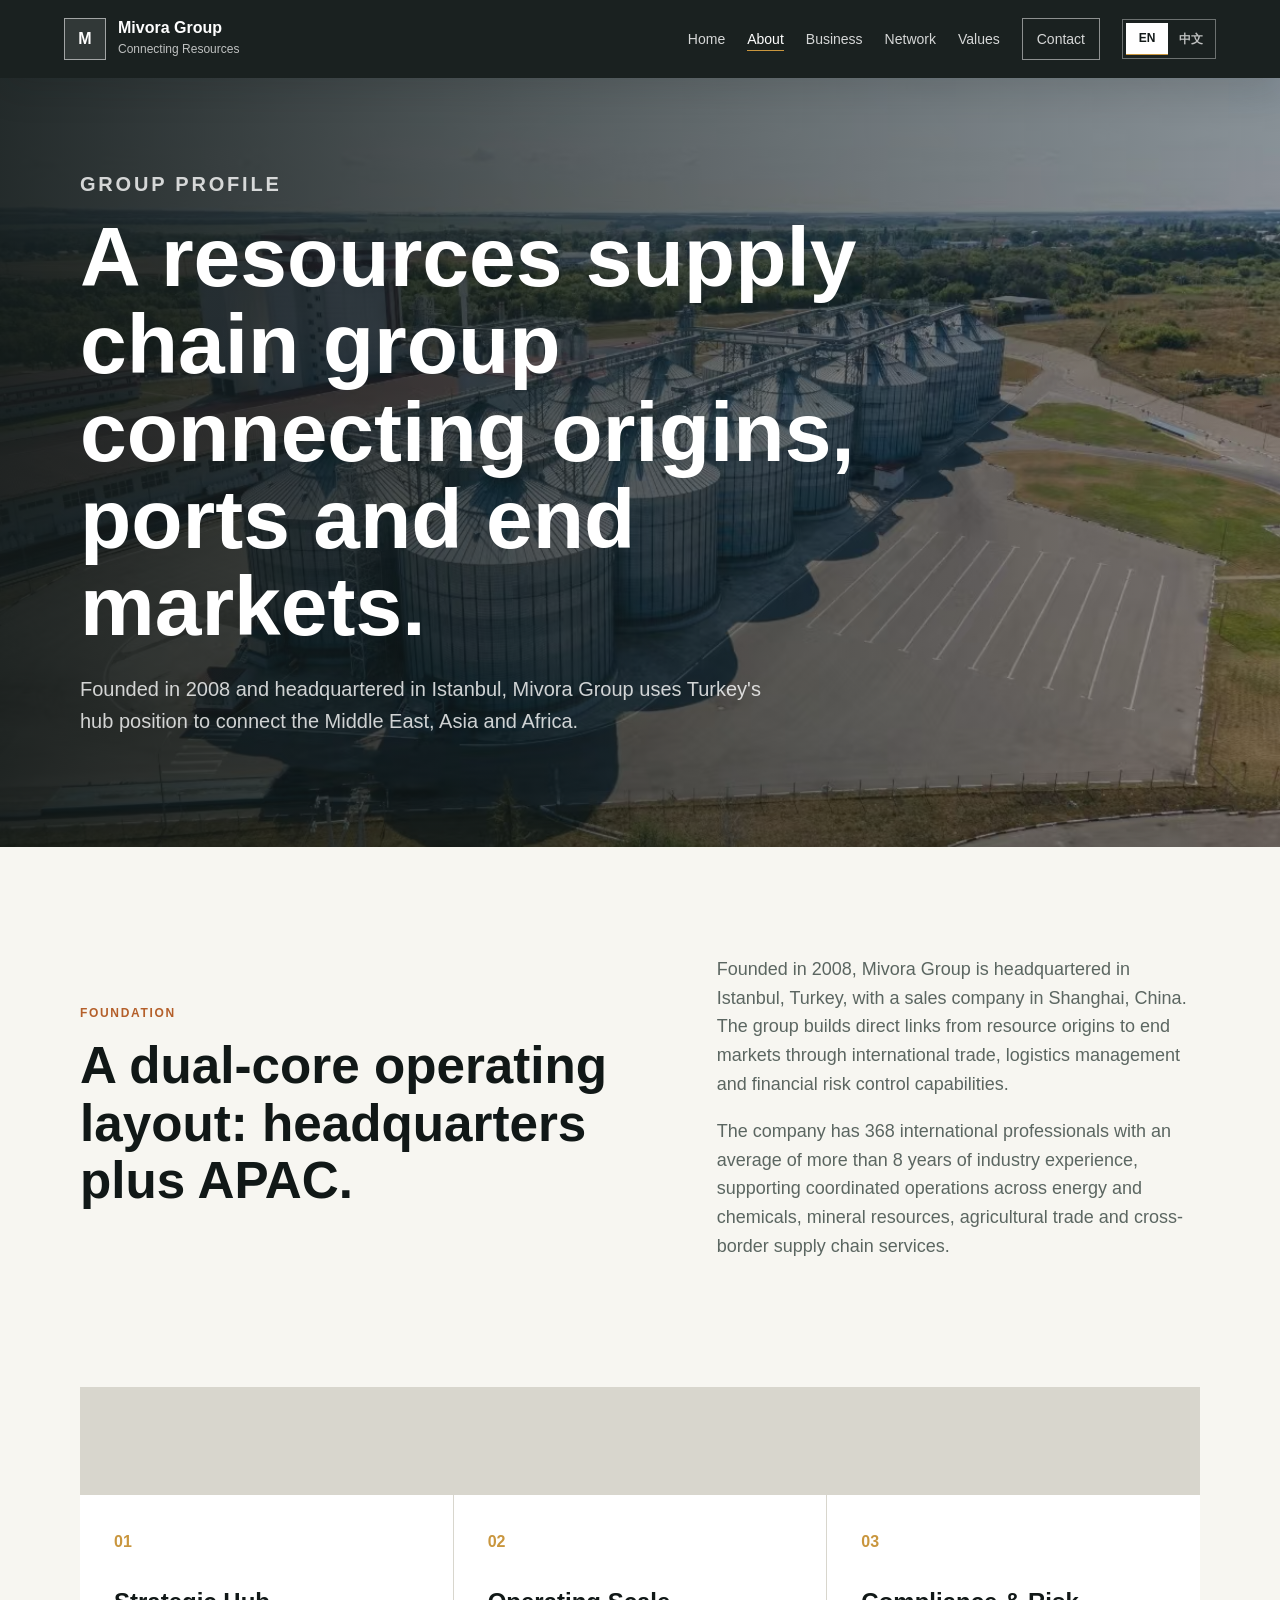
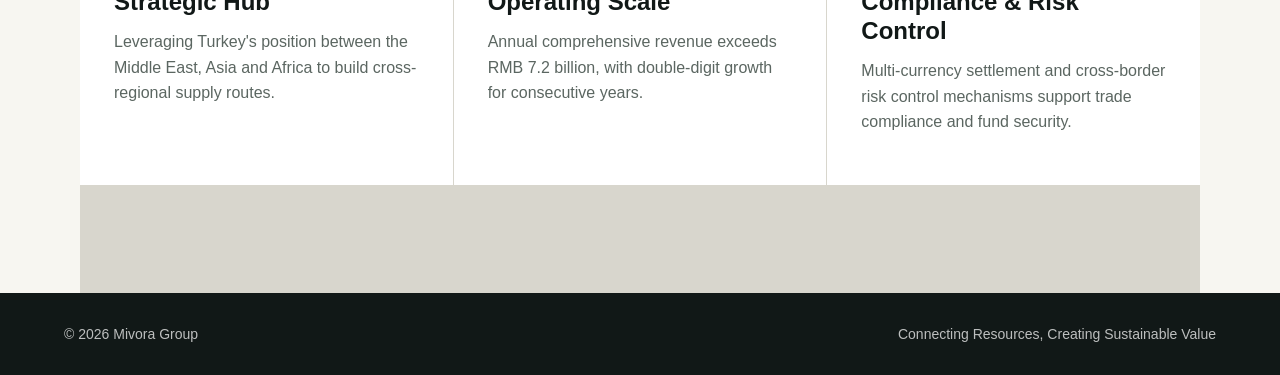
==== about.html @ 7f451865 "Initial Mivora Group website" ====
<!doctype html>
<html lang="en">
  <head>
    <meta charset="utf-8" />
    <meta name="viewport" content="width=device-width, initial-scale=1" />
    <title>About | Mivora Group</title>
    <meta name="description" content="Learn about Mivora Group's company profile, strategic position and operating capabilities." />
    <link rel="canonical" href="https://mivoragroup.com/about.html" />
    <meta property="og:url" content="https://mivoragroup.com/about.html" />
    <meta property="og:site_name" content="Mivora Group" />
    <meta property="og:title" content="About | Mivora Group" />
    <meta property="og:type" content="website" />
    <link rel="stylesheet" href="styles.css" />
  </head>
  <body>
    <header class="site-header solid">
      <a class="brand" href="index.html" aria-label="Mivora Group home">
        <span class="brand-mark">M</span>
        <span><strong>Mivora Group</strong><small>Connecting Resources</small></span>
      </a>
      <nav class="nav" aria-label="Primary navigation">
        <a href="index.html" data-en="Home" data-zh="首页">Home</a>
        <a class="active" href="about.html" data-en="About" data-zh="集团概况">About</a>
        <a href="business.html" data-en="Business" data-zh="核心业务">Business</a>
        <a href="network.html" data-en="Network" data-zh="全球网络">Network</a>
        <a href="sustainability.html" data-en="Values" data-zh="价值观">Values</a>
        <a class="nav-cta" href="contact.html" data-en="Contact" data-zh="联系">Contact</a>
        <span class="lang-toggle" aria-label="Language switcher">
          <button type="button" data-lang="en">EN</button>
          <button type="button" data-lang="zh">中文</button>
        </span>
      </nav>
    </header>

    <main class="page-main">
      <section class="page-hero">
        <img src="0072e773dcd537f4174b540e58778312.jpg" alt="Industrial storage tanks and logistics facilities" />
        <div>
          <p class="eyebrow">GROUP PROFILE</p>
          <h1 data-en="A resources supply chain group connecting origins, ports and end markets." data-zh="连接产地、港口与终端市场的资源供应链集团。">A resources supply chain group connecting origins, ports and end markets.</h1>
          <p>
            Founded in 2008 and headquartered in Istanbul, Mivora Group uses Turkey's hub position to connect the Middle East, Asia and Africa.
          </p>
        </div>
      </section>

      <section class="section two-column">
        <div>
          <p class="eyebrow">FOUNDATION</p>
          <h2 data-en="A dual-core operating layout: headquarters plus APAC." data-zh="“总部 + 亚太”的双核运营布局。">A dual-core operating layout: headquarters plus APAC.</h2>
        </div>
        <div class="prose">
          <p data-en="Founded in 2008, Mivora Group is headquartered in Istanbul, Turkey, with a sales company in Shanghai, China. The group builds direct links from resource origins to end markets through international trade, logistics management and financial risk control capabilities." data-zh="Mivora Group 成立于 2008 年，总部位于土耳其伊斯坦布尔，并在中国上海设立销售公司。集团围绕国际贸易、物流管理、金融风控等能力，形成从资源产地到终端市场的直接连接。">
            Founded in 2008, Mivora Group is headquartered in Istanbul, Turkey, with a sales company in Shanghai, China. The group builds direct links from resource origins to end markets through international trade, logistics management and financial risk control capabilities.
          </p>
          <p data-en="The company has 368 international professionals with an average of more than 8 years of industry experience, supporting coordinated operations across energy and chemicals, mineral resources, agricultural trade and cross-border supply chain services." data-zh="公司拥有 368 名国际化专业团队成员，平均行业经验超过 8 年，支持能源化工、矿产资源、农业贸易和跨境供应链服务的协同运营。">
            The company has 368 international professionals with an average of more than 8 years of industry experience, supporting coordinated operations across energy and chemicals, mineral resources, agricultural trade and cross-border supply chain services.
          </p>
        </div>
      </section>

      <section class="section fact-grid">
        <article><span>01</span><h3 data-en="Strategic Hub" data-zh="战略枢纽">Strategic Hub</h3><p data-en="Leveraging Turkey's position between the Middle East, Asia and Africa to build cross-regional supply routes." data-zh="依托土耳其连接中东、亚洲与非洲的区位优势，建立跨区域供应链通道。">Leveraging Turkey's position between the Middle East, Asia and Africa to build cross-regional supply routes.</p></article>
        <article><span>02</span><h3 data-en="Operating Scale" data-zh="运营规模">Operating Scale</h3><p data-en="Annual comprehensive revenue exceeds RMB 7.2 billion, with double-digit growth for consecutive years." data-zh="年综合营业收入超过 72 亿元人民币，业务增长率连续多年保持两位数增长。">Annual comprehensive revenue exceeds RMB 7.2 billion, with double-digit growth for consecutive years.</p></article>
        <article><span>03</span><h3 data-en="Compliance & Risk Control" data-zh="合规风控">Compliance & Risk Control</h3><p data-en="Multi-currency settlement and cross-border risk control mechanisms support trade compliance and fund security." data-zh="建立多币种结算体系与跨境风险控制机制，保障国际贸易合规与资金安全。">Multi-currency settlement and cross-border risk control mechanisms support trade compliance and fund security.</p></article>
      </section>
    </main>

    <footer class="site-footer">
      <span>© 2026 Mivora Group</span>
      <span>Connecting Resources, Creating Sustainable Value</span>
    </footer>
    <script src="lang.js"></script>
  </body>
</html>
---- styles.css ----
:root {
  --ink: #111817;
  --muted: #5b6661;
  --paper: #f7f6f1;
  --white: #ffffff;
  --line: #d8d6cd;
  --copper: #b45f2a;
  --green: #2f6f5e;
  --gold: #c9963e;
  --charcoal: #202826;
  --shadow: 0 22px 60px rgba(17, 24, 23, 0.16);
}

* {
  box-sizing: border-box;
}

html {
  scroll-behavior: smooth;
}

body {
  margin: 0;
  color: var(--ink);
  background: var(--paper);
  font-family: Inter, "Segoe UI", "PingFang SC", "Microsoft YaHei", Arial, sans-serif;
  line-height: 1.6;
}

img {
  display: block;
  max-width: 100%;
}

a {
  color: inherit;
  text-decoration: none;
}

.site-header {
  position: fixed;
  top: 0;
  left: 0;
  right: 0;
  z-index: 10;
  display: flex;
  align-items: center;
  justify-content: space-between;
  gap: 24px;
  padding: 18px clamp(20px, 5vw, 72px);
  color: var(--white);
  background: linear-gradient(180deg, rgba(17, 24, 23, 0.82), rgba(17, 24, 23, 0.2));
}

.site-header.solid {
  background: rgba(17, 24, 23, 0.96);
  box-shadow: 0 12px 36px rgba(17, 24, 23, 0.14);
}

.brand {
  display: flex;
  align-items: center;
  gap: 12px;
  min-width: 210px;
}

.brand-mark {
  display: grid;
  width: 42px;
  height: 42px;
  place-items: center;
  border: 1px solid rgba(255, 255, 255, 0.55);
  background: rgba(255, 255, 255, 0.1);
  font-weight: 800;
}

.brand strong,
.brand small {
  display: block;
}

.brand strong {
  font-size: 16px;
  line-height: 1.15;
}

.brand small {
  margin-top: 2px;
  color: rgba(255, 255, 255, 0.72);
  font-size: 12px;
}

.nav {
  display: flex;
  align-items: center;
  gap: 22px;
  color: rgba(255, 255, 255, 0.82);
  font-size: 14px;
}

.lang-toggle {
  display: inline-flex;
  align-items: center;
  gap: 2px;
  padding: 3px;
  border: 1px solid rgba(255, 255, 255, 0.36);
}

.lang-toggle button {
  min-width: 42px;
  padding: 6px 9px;
  color: rgba(255, 255, 255, 0.72);
  background: transparent;
  border: 0;
  font: inherit;
  font-size: 12px;
  font-weight: 800;
  cursor: pointer;
}

.lang-toggle button.active {
  color: var(--ink);
  background: var(--white);
}

.nav a:hover,
.nav .active {
  color: var(--white);
}

.nav .active {
  border-bottom: 1px solid var(--gold);
}

.nav-cta {
  padding: 9px 14px;
  border: 1px solid rgba(255, 255, 255, 0.5);
}

.nav-cta.active {
  border-color: var(--gold);
}

.hero {
  position: relative;
  min-height: 760px;
  display: grid;
  align-items: end;
  overflow: hidden;
  color: var(--white);
}

.hero-image,
.hero-overlay {
  position: absolute;
  inset: 0;
  width: 100%;
  height: 100%;
}

.hero-image {
  object-fit: cover;
}

.hero-overlay {
  background:
    linear-gradient(90deg, rgba(17, 24, 23, 0.88), rgba(17, 24, 23, 0.46), rgba(17, 24, 23, 0.16)),
    linear-gradient(0deg, rgba(17, 24, 23, 0.82), rgba(17, 24, 23, 0.02));
}

.hero-content {
  position: relative;
  width: min(940px, calc(100% - 40px));
  padding: 160px 0 92px;
  margin: 0 auto;
}

.eyebrow {
  margin: 0 0 14px;
  color: var(--copper);
  font-size: 12px;
  font-weight: 800;
  letter-spacing: 0.14em;
  text-transform: uppercase;
}

.hero .eyebrow {
  color: #f0b15e;
}

h1,
h2,
h3,
p {
  margin-top: 0;
}

h1 {
  max-width: 880px;
  margin-bottom: 22px;
  font-size: clamp(46px, 7vw, 84px);
  line-height: 1.04;
  letter-spacing: 0;
}

h2 {
  margin-bottom: 20px;
  font-size: clamp(32px, 4vw, 54px);
  line-height: 1.12;
  letter-spacing: 0;
}

h3 {
  margin-bottom: 12px;
  font-size: 24px;
  line-height: 1.2;
}

.hero-subtitle {
  max-width: 660px;
  margin-bottom: 34px;
  color: rgba(255, 255, 255, 0.82);
  font-size: 22px;
}

.hero-actions,
.button {
  display: flex;
  align-items: center;
}

.hero-actions {
  gap: 14px;
  flex-wrap: wrap;
}

.button {
  min-height: 48px;
  justify-content: center;
  padding: 13px 20px;
  font-weight: 750;
}

.button.primary {
  color: var(--white);
  background: var(--copper);
}

.button.secondary {
  color: var(--white);
  border: 1px solid rgba(255, 255, 255, 0.46);
}

.text-link {
  display: inline-flex;
  margin-top: 10px;
  color: var(--green);
  font-weight: 800;
  border-bottom: 1px solid var(--green);
}

.metrics {
  display: grid;
  grid-template-columns: repeat(4, 1fr);
  gap: 1px;
  width: min(1120px, calc(100% - 40px));
  margin: -56px auto 0;
  position: relative;
  z-index: 2;
  background: var(--line);
  box-shadow: var(--shadow);
}

.metrics article {
  min-height: 134px;
  padding: 28px;
  background: var(--white);
}

.metrics strong {
  display: block;
  color: var(--green);
  font-size: 38px;
  line-height: 1;
}

.metrics span {
  display: block;
  margin-top: 12px;
  color: var(--muted);
  font-size: 15px;
}

.section {
  width: min(1120px, calc(100% - 40px));
  margin: 0 auto;
  padding: 108px 0;
}

.split,
.two-column,
.network-page {
  display: grid;
  grid-template-columns: minmax(0, 0.95fr) minmax(340px, 0.82fr);
  gap: clamp(36px, 6vw, 80px);
  align-items: center;
}

.section-copy p,
.network-copy p,
.contact-page p,
.prose p {
  color: var(--muted);
  font-size: 18px;
}

.image-panel {
  min-height: 520px;
  overflow: hidden;
  box-shadow: var(--shadow);
}

.image-panel img {
  width: 100%;
  height: 100%;
  min-height: 520px;
  object-fit: cover;
}

.section-heading {
  max-width: 850px;
  margin-bottom: 42px;
}

.business-grid {
  display: grid;
  grid-template-columns: repeat(3, 1fr);
  gap: 24px;
}

.business-card {
  display: grid;
  grid-template-rows: 220px 1fr;
  background: var(--white);
  border: 1px solid var(--line);
  transition: transform 180ms ease, box-shadow 180ms ease;
}

.business-card:hover {
  transform: translateY(-4px);
  box-shadow: var(--shadow);
}

.business-card img {
  width: 100%;
  height: 220px;
  object-fit: cover;
}

.business-card div {
  padding: 28px;
}

.business-card p,
.business-card li,
.value-grid p,
.fact-grid p,
.process-grid p {
  color: var(--muted);
}

.business-card ul {
  padding-left: 18px;
  margin: 18px 0 0;
}

.cta-band {
  width: 100%;
  display: grid;
  grid-template-columns: minmax(0, 1fr) auto;
  gap: 32px;
  align-items: center;
  padding: 86px max(20px, calc((100vw - 1120px) / 2));
  color: var(--white);
  background:
    linear-gradient(90deg, rgba(17, 24, 23, 0.92), rgba(17, 24, 23, 0.62)),
    url("e1b6a33fd10ffb26ba08e1580017c1f7.jpg") center / cover;
}

.page-main {
  padding-top: 78px;
}

.page-hero {
  position: relative;
  min-height: 540px;
  display: grid;
  align-items: end;
  color: var(--white);
  overflow: hidden;
}

.page-hero img {
  position: absolute;
  inset: 0;
  width: 100%;
  height: 100%;
  object-fit: cover;
}

.page-hero::after {
  content: "";
  position: absolute;
  inset: 0;
  background: linear-gradient(90deg, rgba(17, 24, 23, 0.9), rgba(17, 24, 23, 0.38));
}

.page-hero > div {
  position: relative;
  z-index: 1;
  width: min(1120px, calc(100% - 40px));
  margin: 0 auto;
  padding: 90px 0;
}

.page-hero p {
  max-width: 690px;
  color: rgba(255, 255, 255, 0.8);
  font-size: 20px;
}

.page-title {
  width: min(1120px, calc(100% - 40px));
  margin: 0 auto;
  padding: 100px 0 42px;
}

.page-title h1 {
  color: var(--ink);
}

.fact-grid,
.process-grid,
.value-grid {
  display: grid;
  grid-template-columns: repeat(3, 1fr);
  gap: 1px;
  background: var(--line);
}

.process-grid {
  grid-template-columns: repeat(4, 1fr);
}

.fact-grid article,
.process-grid article,
.value-grid article {
  padding: 34px;
  background: var(--white);
}

.fact-grid span,
.process-grid span,
.value-grid span {
  display: block;
  margin-bottom: 34px;
  color: var(--gold);
  font-weight: 800;
}

.business-detail {
  width: min(1120px, calc(100% - 40px));
  display: grid;
  grid-template-columns: 0.95fr 1fr;
  gap: 54px;
  align-items: center;
  margin: 0 auto;
  padding: 76px 0;
  border-top: 1px solid var(--line);
}

.business-detail.reverse img {
  order: 2;
}

.business-detail img {
  width: 100%;
  height: 440px;
  object-fit: cover;
  box-shadow: var(--shadow);
}

.business-detail p,
.business-detail li {
  color: var(--muted);
  font-size: 17px;
}

.business-detail ul {
  margin: 22px 0 0;
  padding-left: 20px;
}

.network-list {
  display: flex;
  flex-wrap: wrap;
  gap: 10px;
}

.network-list span {
  padding: 11px 14px;
  color: var(--green);
  background: var(--white);
  border: 1px solid var(--line);
  font-weight: 750;
}

.network-list.large span {
  padding: 16px 18px;
  font-size: 18px;
}

.contact-page {
  width: min(1120px, calc(100% - 40px));
  min-height: calc(100vh - 176px);
  display: grid;
  grid-template-columns: minmax(0, 1fr) 420px;
  gap: 56px;
  align-items: center;
  margin: 0 auto;
  padding: 100px 0;
}

.contact-panel {
  padding: 36px;
  color: var(--white);
  background: var(--charcoal);
}

.contact-panel h2 {
  font-size: 32px;
}

.contact-panel dt {
  margin-top: 22px;
  color: rgba(255, 255, 255, 0.58);
  font-size: 13px;
  text-transform: uppercase;
}

.contact-panel dd {
  margin: 4px 0 0;
  font-size: 18px;
}

.site-footer {
  display: flex;
  justify-content: space-between;
  gap: 20px;
  padding: 30px clamp(20px, 5vw, 72px);
  color: rgba(255, 255, 255, 0.72);
  background: var(--ink);
  font-size: 14px;
}

@media (max-width: 980px) {
  .site-header {
    position: absolute;
    align-items: flex-start;
    flex-wrap: wrap;
  }

  .nav {
    width: 100%;
    display: flex;
    flex-wrap: wrap;
    justify-content: flex-start;
    gap: 10px 16px;
    padding-top: 8px;
    font-size: 13px;
  }

  .hero {
    min-height: 700px;
  }

  .metrics,
  .business-grid,
  .value-grid,
  .split,
  .two-column,
  .network-page,
  .business-detail,
  .contact-page,
  .cta-band,
  .fact-grid,
  .process-grid {
    grid-template-columns: 1fr;
  }

  .business-detail.reverse img {
    order: 0;
  }

  .metrics {
    margin-top: 0;
  }

  .contact-page {
    min-height: auto;
  }
}

@media (max-width: 560px) {
  .hero-content,
  .page-hero > div,
  .page-title,
  .section,
  .business-detail,
  .contact-page {
    width: min(100% - 32px, 1120px);
  }

  .hero-content {
    padding-bottom: 58px;
  }

  h1 {
    font-size: 42px;
  }

  h2 {
    font-size: 31px;
  }

  .hero-subtitle,
  .section-copy p,
  .network-copy p,
  .contact-page p,
  .prose p {
    font-size: 16px;
  }

  .metrics {
    width: 100%;
    grid-template-columns: 1fr 1fr;
  }

  .metrics article,
  .fact-grid article,
  .process-grid article,
  .value-grid article {
    padding: 22px;
  }

  .section {
    padding: 72px 0;
  }

  .business-card {
    grid-template-rows: 190px 1fr;
  }

  .business-card img {
    height: 190px;
  }

  .image-panel,
  .image-panel img {
    min-height: 360px;
  }

  .business-detail img {
    height: 300px;
  }

  .site-footer {
    flex-direction: column;
  }
}
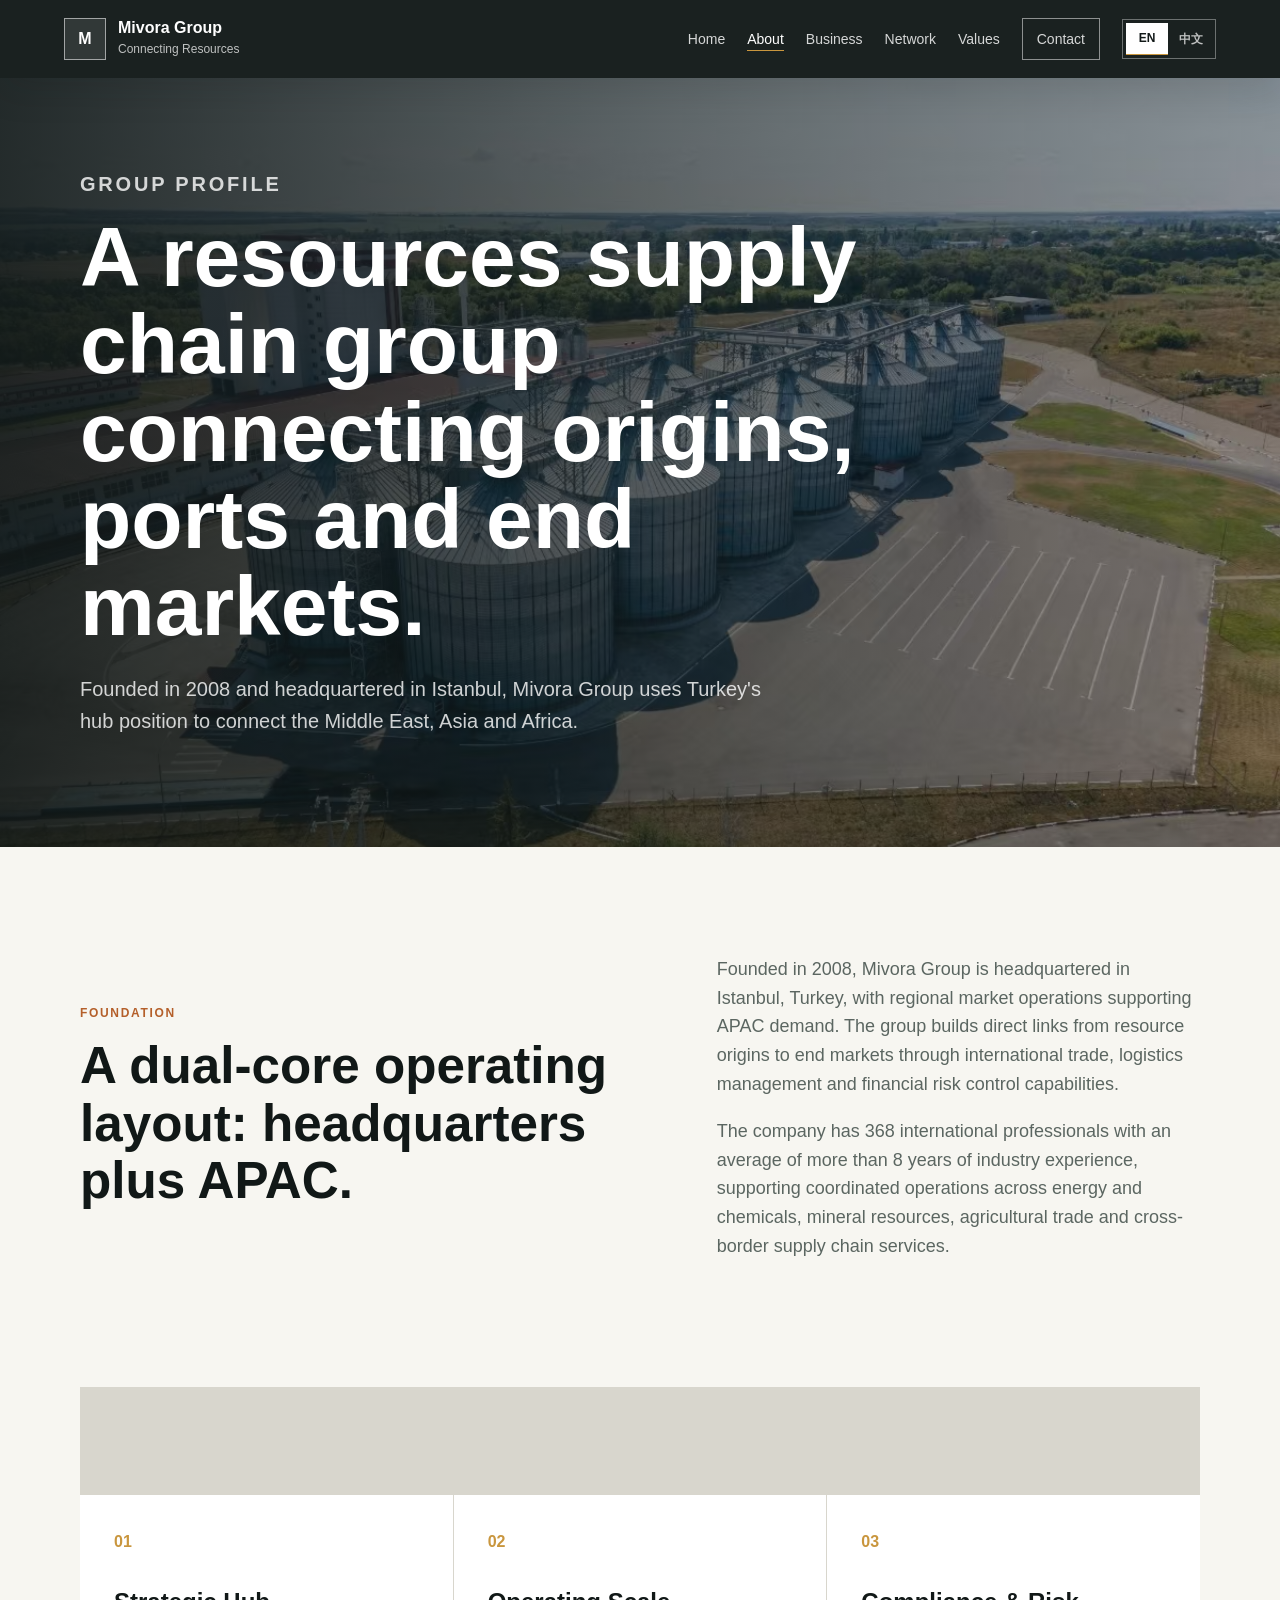
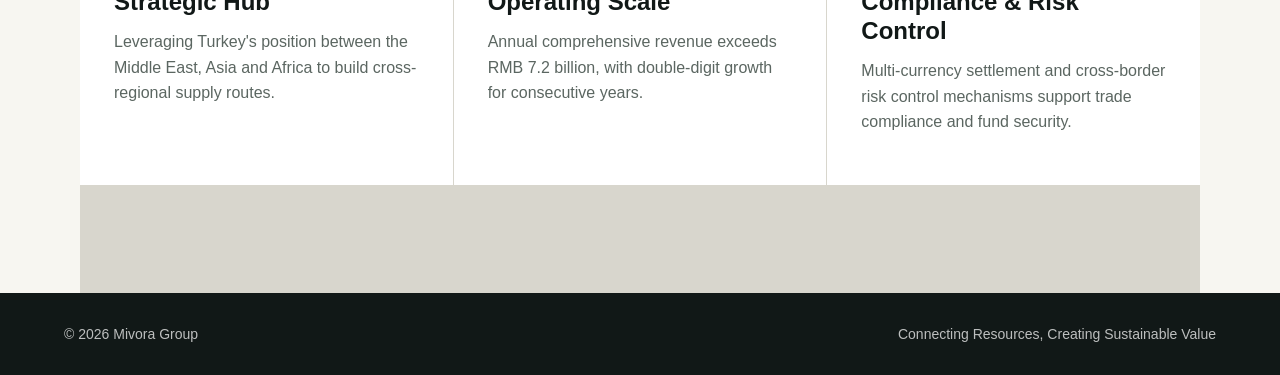
==== commit 5e9dabd0: "Remove specific Shanghai office references" ====
--- a/about.html
+++ b/about.html
@@ -50,8 +50,8 @@
           <h2 data-en="A dual-core operating layout: headquarters plus APAC." data-zh="“总部 + 亚太”的双核运营布局。">A dual-core operating layout: headquarters plus APAC.</h2>
         </div>
         <div class="prose">
-          <p data-en="Founded in 2008, Mivora Group is headquartered in Istanbul, Turkey, with a sales company in Shanghai, China. The group builds direct links from resource origins to end markets through international trade, logistics management and financial risk control capabilities." data-zh="Mivora Group 成立于 2008 年，总部位于土耳其伊斯坦布尔，并在中国上海设立销售公司。集团围绕国际贸易、物流管理、金融风控等能力，形成从资源产地到终端市场的直接连接。">
-            Founded in 2008, Mivora Group is headquartered in Istanbul, Turkey, with a sales company in Shanghai, China. The group builds direct links from resource origins to end markets through international trade, logistics management and financial risk control capabilities.
+          <p data-en="Founded in 2008, Mivora Group is headquartered in Istanbul, Turkey, with regional market operations supporting APAC demand. The group builds direct links from resource origins to end markets through international trade, logistics management and financial risk control capabilities." data-zh="Mivora Group 成立于 2008 年，总部位于土耳其伊斯坦布尔，并通过区域市场运营支持亚太需求。集团围绕国际贸易、物流管理、金融风控等能力，形成从资源产地到终端市场的直接连接。">
+            Founded in 2008, Mivora Group is headquartered in Istanbul, Turkey, with regional market operations supporting APAC demand. The group builds direct links from resource origins to end markets through international trade, logistics management and financial risk control capabilities.
           </p>
           <p data-en="The company has 368 international professionals with an average of more than 8 years of industry experience, supporting coordinated operations across energy and chemicals, mineral resources, agricultural trade and cross-border supply chain services." data-zh="公司拥有 368 名国际化专业团队成员，平均行业经验超过 8 年，支持能源化工、矿产资源、农业贸易和跨境供应链服务的协同运营。">
             The company has 368 international professionals with an average of more than 8 years of industry experience, supporting coordinated operations across energy and chemicals, mineral resources, agricultural trade and cross-border supply chain services.
--- a/styles.css
+++ b/styles.css
@@ -387,6 +387,19 @@
     url("e1b6a33fd10ffb26ba08e1580017c1f7.jpg") center / cover;
 }
 
+.cta-note {
+  display: flex;
+  flex-wrap: wrap;
+  gap: 8px;
+  margin: 18px 0 0;
+  color: rgba(255, 255, 255, 0.78);
+  font-size: 17px;
+}
+
+.cta-note a {
+  border-bottom: 1px solid rgba(255, 255, 255, 0.42);
+}
+
 .page-main {
   padding-top: 78px;
 }
@@ -551,6 +564,11 @@
 .contact-panel dd {
   margin: 4px 0 0;
   font-size: 18px;
+}
+
+.contact-panel a {
+  color: var(--white);
+  border-bottom: 1px solid rgba(255, 255, 255, 0.38);
 }
 
 .site-footer {
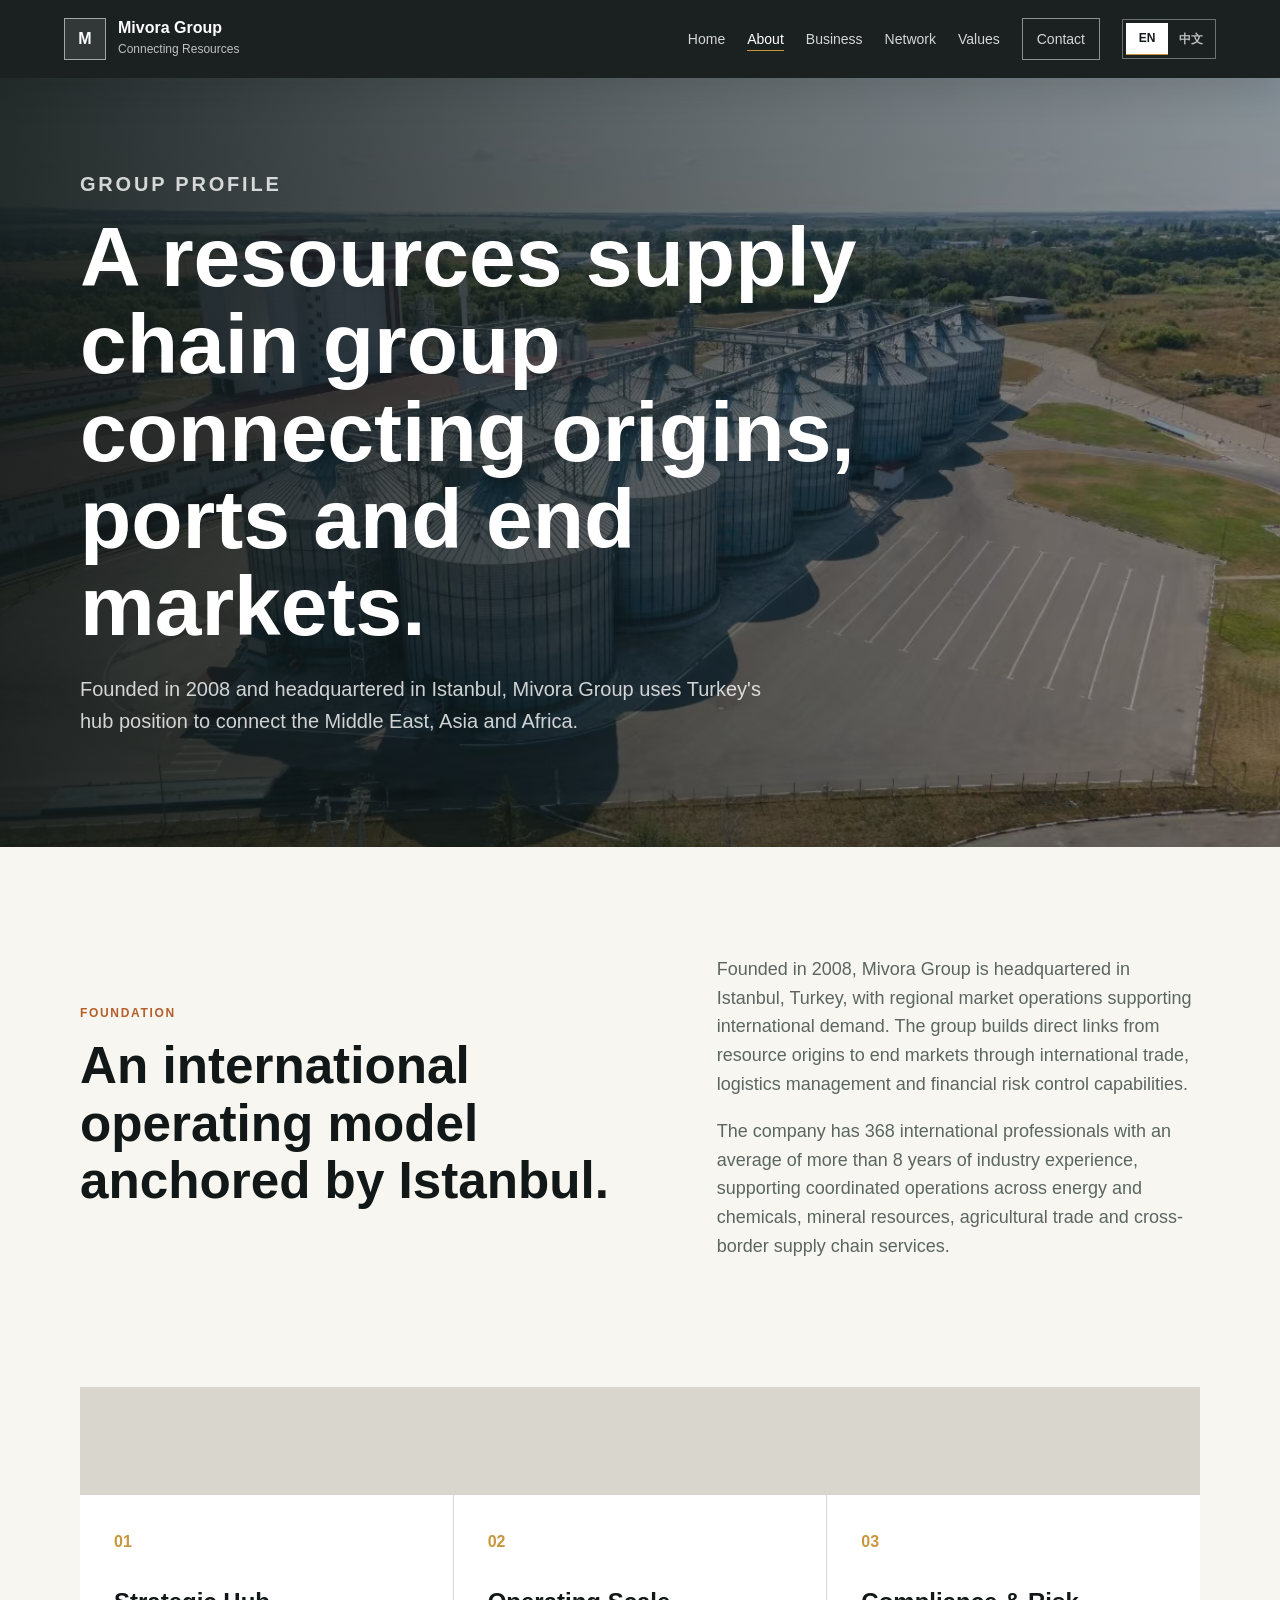
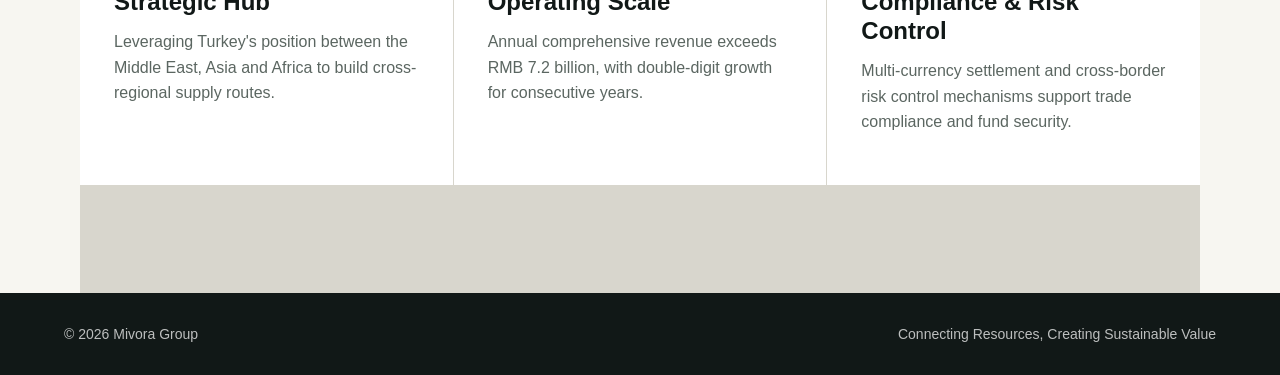
==== commit d58728e1: "Remove APAC contact location details" ====
--- a/about.html
+++ b/about.html
@@ -47,11 +47,11 @@
       <section class="section two-column">
         <div>
           <p class="eyebrow">FOUNDATION</p>
-          <h2 data-en="A dual-core operating layout: headquarters plus APAC." data-zh="“总部 + 亚太”的双核运营布局。">A dual-core operating layout: headquarters plus APAC.</h2>
+          <h2 data-en="An international operating model anchored by Istanbul." data-zh="以伊斯坦布尔为核心的国际化运营模式。">An international operating model anchored by Istanbul.</h2>
         </div>
         <div class="prose">
-          <p data-en="Founded in 2008, Mivora Group is headquartered in Istanbul, Turkey, with regional market operations supporting APAC demand. The group builds direct links from resource origins to end markets through international trade, logistics management and financial risk control capabilities." data-zh="Mivora Group 成立于 2008 年，总部位于土耳其伊斯坦布尔，并通过区域市场运营支持亚太需求。集团围绕国际贸易、物流管理、金融风控等能力，形成从资源产地到终端市场的直接连接。">
-            Founded in 2008, Mivora Group is headquartered in Istanbul, Turkey, with regional market operations supporting APAC demand. The group builds direct links from resource origins to end markets through international trade, logistics management and financial risk control capabilities.
+          <p data-en="Founded in 2008, Mivora Group is headquartered in Istanbul, Turkey, with regional market operations supporting international demand. The group builds direct links from resource origins to end markets through international trade, logistics management and financial risk control capabilities." data-zh="Mivora Group 成立于 2008 年，总部位于土耳其伊斯坦布尔，并通过区域市场运营支持国际需求。集团围绕国际贸易、物流管理、金融风控等能力，形成从资源产地到终端市场的直接连接。">
+            Founded in 2008, Mivora Group is headquartered in Istanbul, Turkey, with regional market operations supporting international demand. The group builds direct links from resource origins to end markets through international trade, logistics management and financial risk control capabilities.
           </p>
           <p data-en="The company has 368 international professionals with an average of more than 8 years of industry experience, supporting coordinated operations across energy and chemicals, mineral resources, agricultural trade and cross-border supply chain services." data-zh="公司拥有 368 名国际化专业团队成员，平均行业经验超过 8 年，支持能源化工、矿产资源、农业贸易和跨境供应链服务的协同运营。">
             The company has 368 international professionals with an average of more than 8 years of industry experience, supporting coordinated operations across energy and chemicals, mineral resources, agricultural trade and cross-border supply chain services.
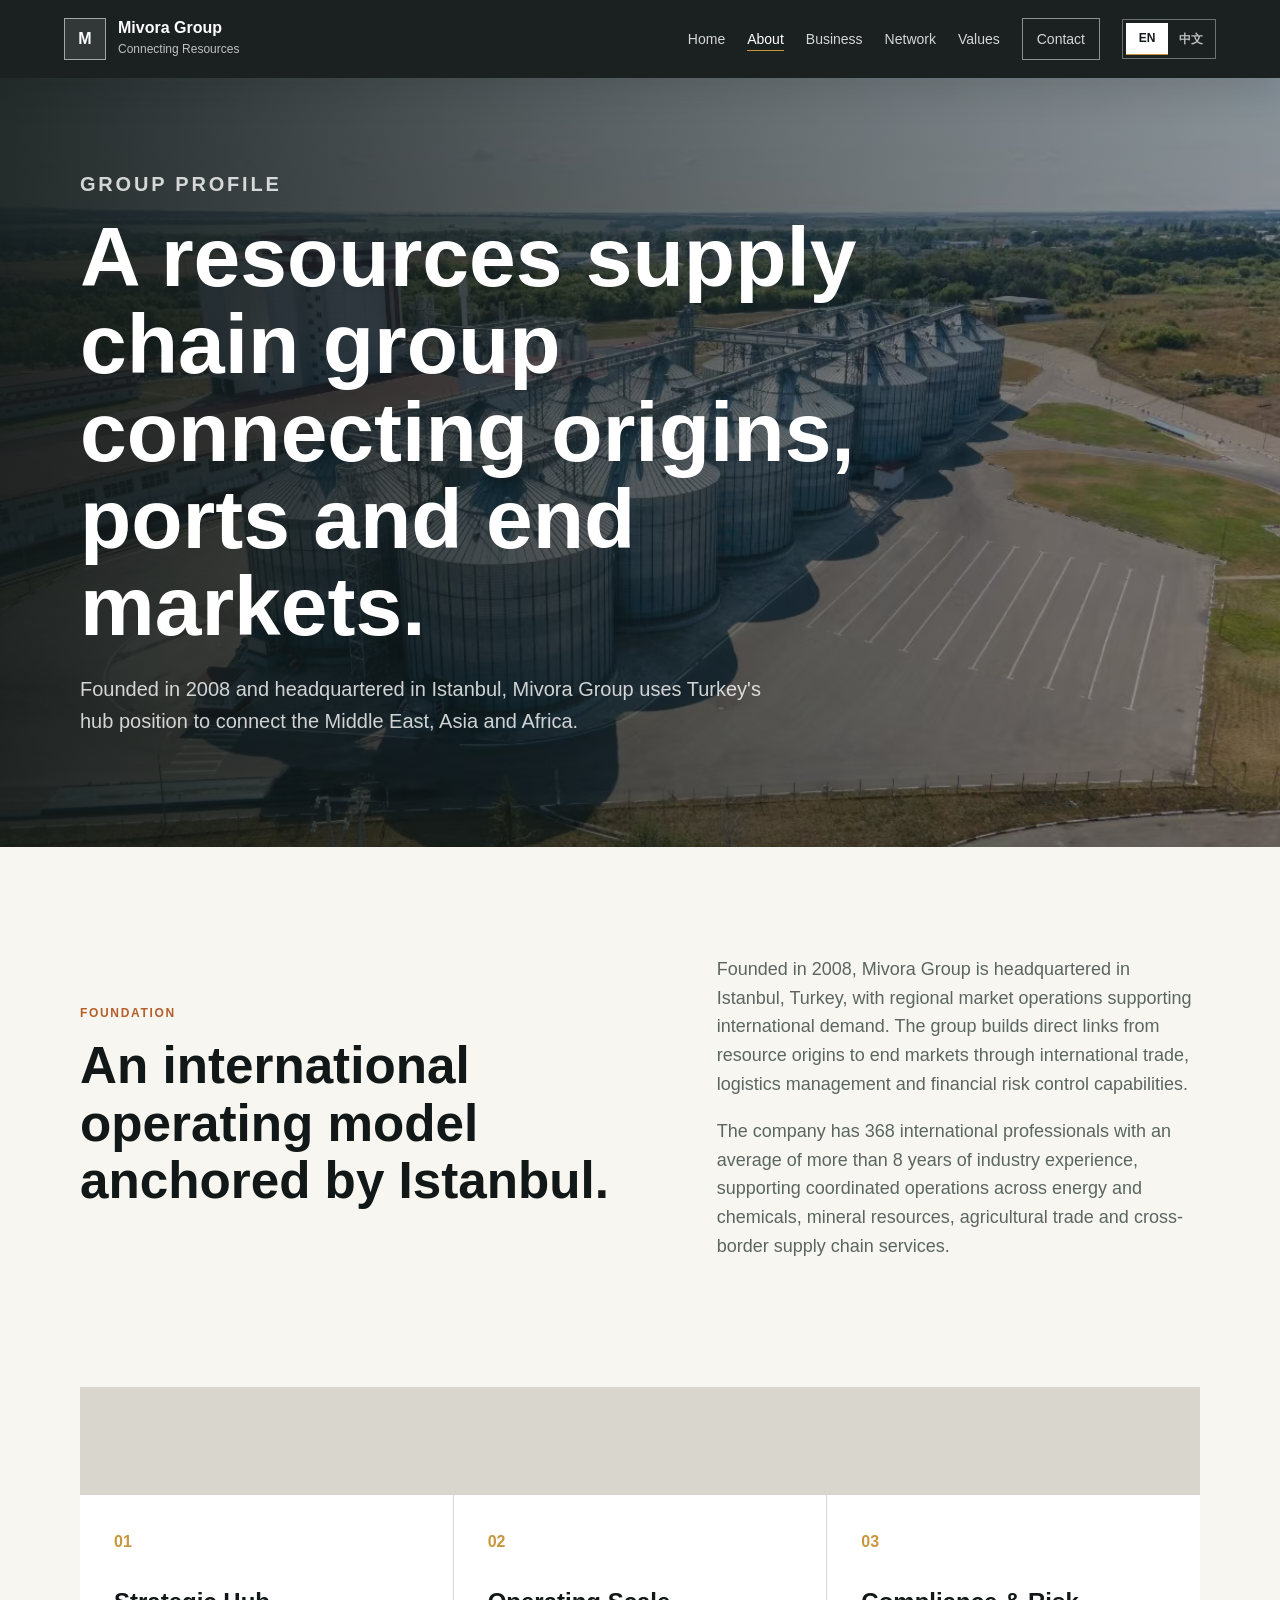
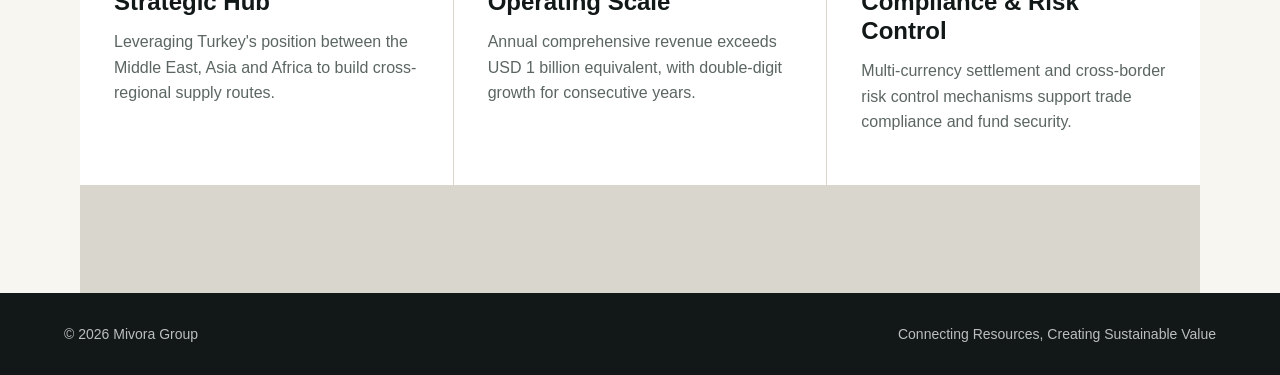
==== commit fa58c932: "Use USD revenue scale" ====
--- a/about.html
+++ b/about.html
@@ -10,6 +10,7 @@
     <meta property="og:site_name" content="Mivora Group" />
     <meta property="og:title" content="About | Mivora Group" />
     <meta property="og:type" content="website" />
+    <link rel="icon" href="favicon.svg" type="image/svg+xml" />
     <link rel="stylesheet" href="styles.css" />
   </head>
   <body>
@@ -61,7 +62,7 @@
 
       <section class="section fact-grid">
         <article><span>01</span><h3 data-en="Strategic Hub" data-zh="战略枢纽">Strategic Hub</h3><p data-en="Leveraging Turkey's position between the Middle East, Asia and Africa to build cross-regional supply routes." data-zh="依托土耳其连接中东、亚洲与非洲的区位优势，建立跨区域供应链通道。">Leveraging Turkey's position between the Middle East, Asia and Africa to build cross-regional supply routes.</p></article>
-        <article><span>02</span><h3 data-en="Operating Scale" data-zh="运营规模">Operating Scale</h3><p data-en="Annual comprehensive revenue exceeds RMB 7.2 billion, with double-digit growth for consecutive years." data-zh="年综合营业收入超过 72 亿元人民币，业务增长率连续多年保持两位数增长。">Annual comprehensive revenue exceeds RMB 7.2 billion, with double-digit growth for consecutive years.</p></article>
+        <article><span>02</span><h3 data-en="Operating Scale" data-zh="运营规模">Operating Scale</h3><p data-en="Annual comprehensive revenue exceeds USD 1 billion equivalent, with double-digit growth for consecutive years." data-zh="年综合营收规模超过 10 亿美元等值，业务增长率连续多年保持两位数增长。">Annual comprehensive revenue exceeds USD 1 billion equivalent, with double-digit growth for consecutive years.</p></article>
         <article><span>03</span><h3 data-en="Compliance & Risk Control" data-zh="合规风控">Compliance & Risk Control</h3><p data-en="Multi-currency settlement and cross-border risk control mechanisms support trade compliance and fund security." data-zh="建立多币种结算体系与跨境风险控制机制，保障国际贸易合规与资金安全。">Multi-currency settlement and cross-border risk control mechanisms support trade compliance and fund security.</p></article>
       </section>
     </main>
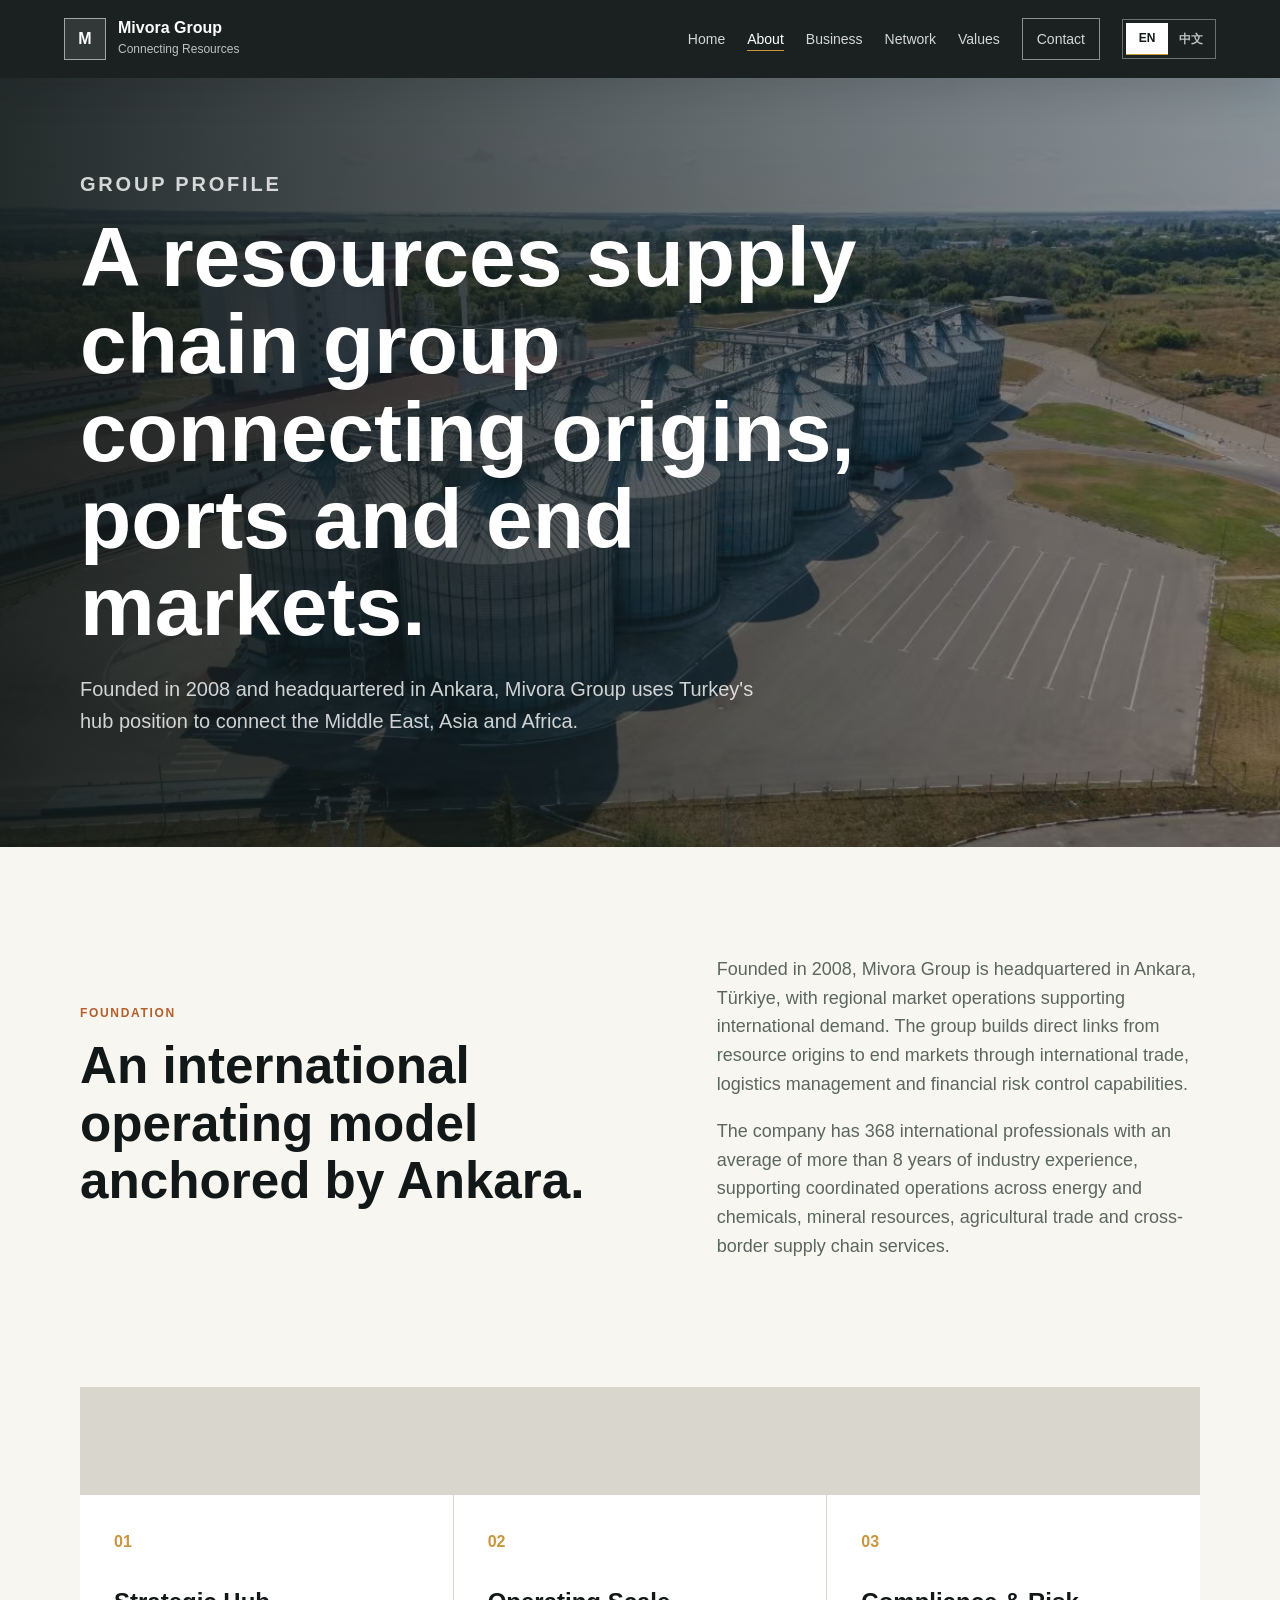
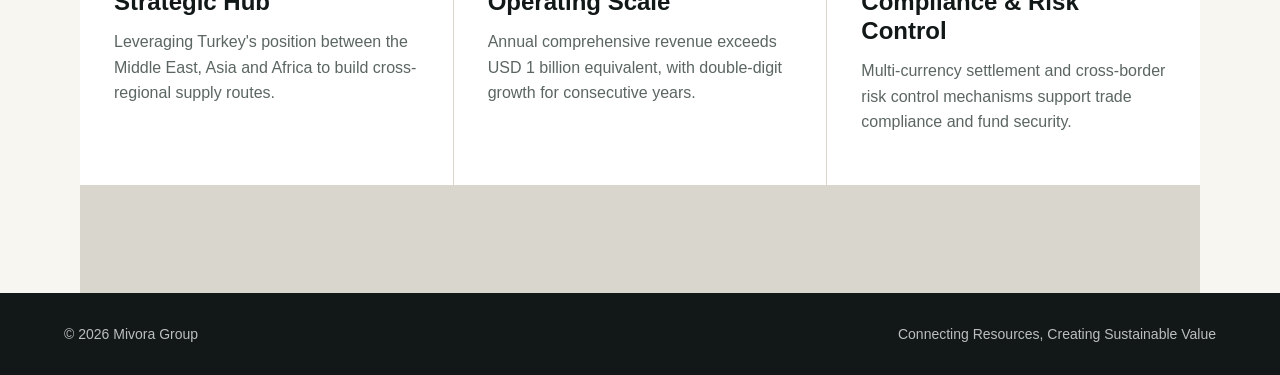
==== commit 08cb35a6: "Switch headquarters references to Ankara" ====
--- a/about.html
+++ b/about.html
@@ -40,7 +40,7 @@
           <p class="eyebrow">GROUP PROFILE</p>
           <h1 data-en="A resources supply chain group connecting origins, ports and end markets." data-zh="连接产地、港口与终端市场的资源供应链集团。">A resources supply chain group connecting origins, ports and end markets.</h1>
           <p>
-            Founded in 2008 and headquartered in Istanbul, Mivora Group uses Turkey's hub position to connect the Middle East, Asia and Africa.
+            Founded in 2008 and headquartered in Ankara, Mivora Group uses Turkey's hub position to connect the Middle East, Asia and Africa.
           </p>
         </div>
       </section>
@@ -48,11 +48,11 @@
       <section class="section two-column">
         <div>
           <p class="eyebrow">FOUNDATION</p>
-          <h2 data-en="An international operating model anchored by Istanbul." data-zh="以伊斯坦布尔为核心的国际化运营模式。">An international operating model anchored by Istanbul.</h2>
+          <h2 data-en="An international operating model anchored by Ankara." data-zh="以安卡拉为核心的国际化运营模式。">An international operating model anchored by Ankara.</h2>
         </div>
         <div class="prose">
-          <p data-en="Founded in 2008, Mivora Group is headquartered in Istanbul, Turkey, with regional market operations supporting international demand. The group builds direct links from resource origins to end markets through international trade, logistics management and financial risk control capabilities." data-zh="Mivora Group 成立于 2008 年，总部位于土耳其伊斯坦布尔，并通过区域市场运营支持国际需求。集团围绕国际贸易、物流管理、金融风控等能力，形成从资源产地到终端市场的直接连接。">
-            Founded in 2008, Mivora Group is headquartered in Istanbul, Turkey, with regional market operations supporting international demand. The group builds direct links from resource origins to end markets through international trade, logistics management and financial risk control capabilities.
+          <p data-en="Founded in 2008, Mivora Group is headquartered in Ankara, Türkiye, with regional market operations supporting international demand. The group builds direct links from resource origins to end markets through international trade, logistics management and financial risk control capabilities." data-zh="Mivora Group 成立于 2008 年，总部位于土耳其安卡拉，并通过区域市场运营支持国际需求。集团围绕国际贸易、物流管理、金融风控等能力，形成从资源产地到终端市场的直接连接。">
+            Founded in 2008, Mivora Group is headquartered in Ankara, Türkiye, with regional market operations supporting international demand. The group builds direct links from resource origins to end markets through international trade, logistics management and financial risk control capabilities.
           </p>
           <p data-en="The company has 368 international professionals with an average of more than 8 years of industry experience, supporting coordinated operations across energy and chemicals, mineral resources, agricultural trade and cross-border supply chain services." data-zh="公司拥有 368 名国际化专业团队成员，平均行业经验超过 8 年，支持能源化工、矿产资源、农业贸易和跨境供应链服务的协同运营。">
             The company has 368 international professionals with an average of more than 8 years of industry experience, supporting coordinated operations across energy and chemicals, mineral resources, agricultural trade and cross-border supply chain services.
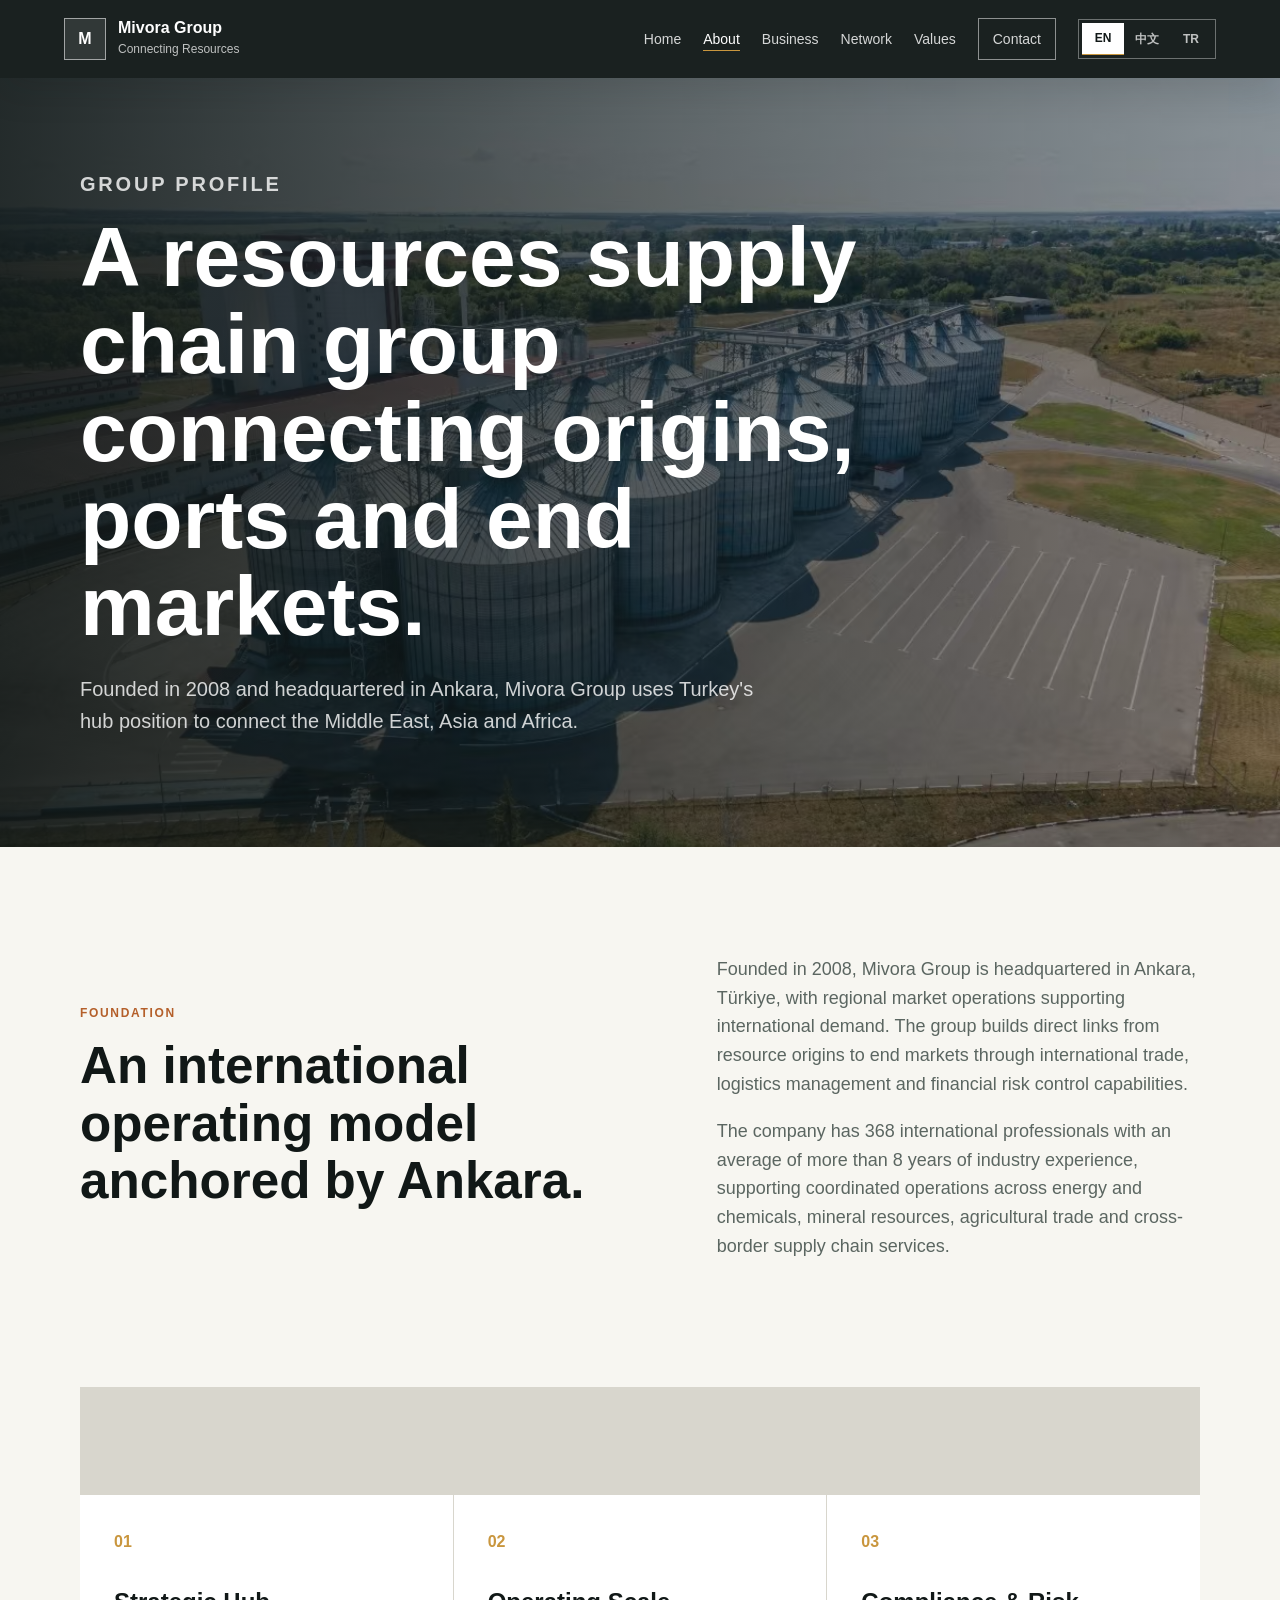
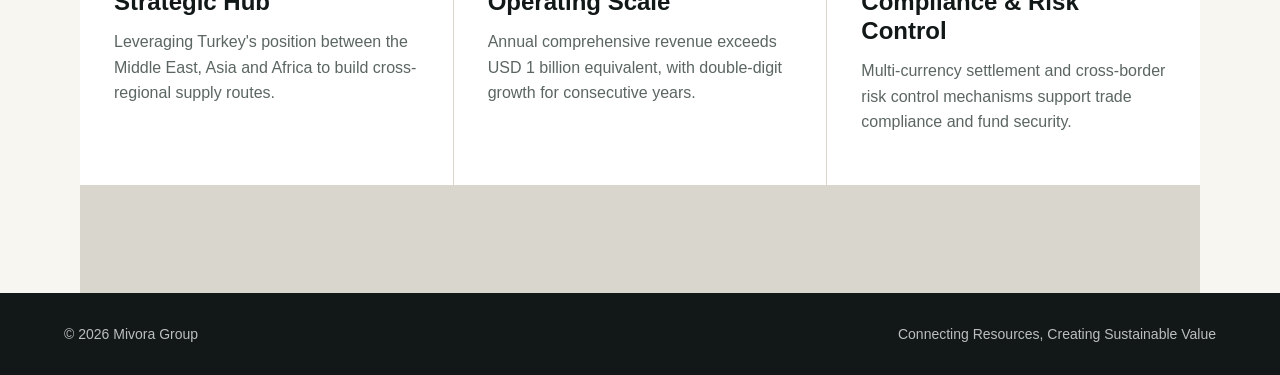
==== commit 02e4bb14: "Add Turkish language option" ====
--- a/about.html
+++ b/about.html
@@ -20,15 +20,16 @@
         <span><strong>Mivora Group</strong><small>Connecting Resources</small></span>
       </a>
       <nav class="nav" aria-label="Primary navigation">
-        <a href="index.html" data-en="Home" data-zh="首页">Home</a>
-        <a class="active" href="about.html" data-en="About" data-zh="集团概况">About</a>
-        <a href="business.html" data-en="Business" data-zh="核心业务">Business</a>
-        <a href="network.html" data-en="Network" data-zh="全球网络">Network</a>
-        <a href="sustainability.html" data-en="Values" data-zh="价值观">Values</a>
-        <a class="nav-cta" href="contact.html" data-en="Contact" data-zh="联系">Contact</a>
+        <a href="index.html" data-en="Home" data-zh="首页" data-tr="Ana Sayfa">Home</a>
+        <a class="active" href="about.html" data-en="About" data-zh="集团概况" data-tr="Hakkımızda">About</a>
+        <a href="business.html" data-en="Business" data-zh="核心业务" data-tr="İş Alanları">Business</a>
+        <a href="network.html" data-en="Network" data-zh="全球网络" data-tr="Ağ">Network</a>
+        <a href="sustainability.html" data-en="Values" data-zh="价值观" data-tr="Değerler">Values</a>
+        <a class="nav-cta" href="contact.html" data-en="Contact" data-zh="联系" data-tr="İletişim">Contact</a>
         <span class="lang-toggle" aria-label="Language switcher">
           <button type="button" data-lang="en">EN</button>
           <button type="button" data-lang="zh">中文</button>
+          <button type="button" data-lang="tr">TR</button>
         </span>
       </nav>
     </header>
@@ -38,7 +39,7 @@
         <img src="0072e773dcd537f4174b540e58778312.jpg" alt="Industrial storage tanks and logistics facilities" />
         <div>
           <p class="eyebrow">GROUP PROFILE</p>
-          <h1 data-en="A resources supply chain group connecting origins, ports and end markets." data-zh="连接产地、港口与终端市场的资源供应链集团。">A resources supply chain group connecting origins, ports and end markets.</h1>
+          <h1 data-en="A resources supply chain group connecting origins, ports and end markets." data-zh="连接产地、港口与终端市场的资源供应链集团。" data-tr="Kaynak bölgelerini, limanları ve nihai pazarları birbirine bağlayan bir kaynak tedarik zinciri grubu.">A resources supply chain group connecting origins, ports and end markets.</h1>
           <p>
             Founded in 2008 and headquartered in Ankara, Mivora Group uses Turkey's hub position to connect the Middle East, Asia and Africa.
           </p>
@@ -48,22 +49,22 @@
       <section class="section two-column">
         <div>
           <p class="eyebrow">FOUNDATION</p>
-          <h2 data-en="An international operating model anchored by Ankara." data-zh="以安卡拉为核心的国际化运营模式。">An international operating model anchored by Ankara.</h2>
+          <h2 data-en="An international operating model anchored by Ankara." data-zh="以安卡拉为核心的国际化运营模式。" data-tr="Ankara merkezli uluslararası bir operasyon modeli.">An international operating model anchored by Ankara.</h2>
         </div>
         <div class="prose">
-          <p data-en="Founded in 2008, Mivora Group is headquartered in Ankara, Türkiye, with regional market operations supporting international demand. The group builds direct links from resource origins to end markets through international trade, logistics management and financial risk control capabilities." data-zh="Mivora Group 成立于 2008 年，总部位于土耳其安卡拉，并通过区域市场运营支持国际需求。集团围绕国际贸易、物流管理、金融风控等能力，形成从资源产地到终端市场的直接连接。">
+          <p data-en="Founded in 2008, Mivora Group is headquartered in Ankara, Türkiye, with regional market operations supporting international demand. The group builds direct links from resource origins to end markets through international trade, logistics management and financial risk control capabilities." data-zh="Mivora Group 成立于 2008 年，总部位于土耳其安卡拉，并通过区域市场运营支持国际需求。集团围绕国际贸易、物流管理、金融风控等能力，形成从资源产地到终端市场的直接连接。" data-tr="2008 yılında kurulan Mivora Group'un merkezi Ankara, Türkiye'dedir. Bölgesel pazar operasyonlarıyla uluslararası talebi destekler; uluslararası ticaret, lojistik yönetimi ve finansal risk kontrolü kabiliyetleriyle kaynak noktalarından nihai pazarlara doğrudan bağlantılar kurar.">
             Founded in 2008, Mivora Group is headquartered in Ankara, Türkiye, with regional market operations supporting international demand. The group builds direct links from resource origins to end markets through international trade, logistics management and financial risk control capabilities.
           </p>
-          <p data-en="The company has 368 international professionals with an average of more than 8 years of industry experience, supporting coordinated operations across energy and chemicals, mineral resources, agricultural trade and cross-border supply chain services." data-zh="公司拥有 368 名国际化专业团队成员，平均行业经验超过 8 年，支持能源化工、矿产资源、农业贸易和跨境供应链服务的协同运营。">
+          <p data-en="The company has 368 international professionals with an average of more than 8 years of industry experience, supporting coordinated operations across energy and chemicals, mineral resources, agricultural trade and cross-border supply chain services." data-zh="公司拥有 368 名国际化专业团队成员，平均行业经验超过 8 年，支持能源化工、矿产资源、农业贸易和跨境供应链服务的协同运营。" data-tr="Şirket, ortalama 8 yıldan fazla sektör deneyimine sahip 368 uluslararası profesyonelden oluşan ekibiyle enerji ve kimyasallar, maden kaynakları, tarımsal ticaret ve sınır ötesi tedarik zinciri hizmetlerinde koordineli operasyonları destekler.">
             The company has 368 international professionals with an average of more than 8 years of industry experience, supporting coordinated operations across energy and chemicals, mineral resources, agricultural trade and cross-border supply chain services.
           </p>
         </div>
       </section>
 
       <section class="section fact-grid">
-        <article><span>01</span><h3 data-en="Strategic Hub" data-zh="战略枢纽">Strategic Hub</h3><p data-en="Leveraging Turkey's position between the Middle East, Asia and Africa to build cross-regional supply routes." data-zh="依托土耳其连接中东、亚洲与非洲的区位优势，建立跨区域供应链通道。">Leveraging Turkey's position between the Middle East, Asia and Africa to build cross-regional supply routes.</p></article>
-        <article><span>02</span><h3 data-en="Operating Scale" data-zh="运营规模">Operating Scale</h3><p data-en="Annual comprehensive revenue exceeds USD 1 billion equivalent, with double-digit growth for consecutive years." data-zh="年综合营收规模超过 10 亿美元等值，业务增长率连续多年保持两位数增长。">Annual comprehensive revenue exceeds USD 1 billion equivalent, with double-digit growth for consecutive years.</p></article>
-        <article><span>03</span><h3 data-en="Compliance & Risk Control" data-zh="合规风控">Compliance & Risk Control</h3><p data-en="Multi-currency settlement and cross-border risk control mechanisms support trade compliance and fund security." data-zh="建立多币种结算体系与跨境风险控制机制，保障国际贸易合规与资金安全。">Multi-currency settlement and cross-border risk control mechanisms support trade compliance and fund security.</p></article>
+        <article><span>01</span><h3 data-en="Strategic Hub" data-zh="战略枢纽" data-tr="Stratejik Merkez">Strategic Hub</h3><p data-en="Leveraging Turkey's position between the Middle East, Asia and Africa to build cross-regional supply routes." data-zh="依托土耳其连接中东、亚洲与非洲的区位优势，建立跨区域供应链通道。" data-tr="Türkiye'nin Orta Doğu, Asya ve Afrika arasındaki konumundan yararlanarak bölgeler arası tedarik rotaları kurar.">Leveraging Turkey's position between the Middle East, Asia and Africa to build cross-regional supply routes.</p></article>
+        <article><span>02</span><h3 data-en="Operating Scale" data-zh="运营规模" data-tr="Operasyon Ölçeği">Operating Scale</h3><p data-en="Annual comprehensive revenue exceeds USD 1 billion equivalent, with double-digit growth for consecutive years." data-zh="年综合营收规模超过 10 亿美元等值，业务增长率连续多年保持两位数增长。" data-tr="Yıllık kapsamlı gelir ölçeği 1 milyar ABD doları eşdeğerini aşar ve büyüme oranı üst üste yıllardır çift haneli seviyede devam eder.">Annual comprehensive revenue exceeds USD 1 billion equivalent, with double-digit growth for consecutive years.</p></article>
+        <article><span>03</span><h3 data-en="Compliance & Risk Control" data-zh="合规风控" data-tr="Uyum ve Risk Kontrolü">Compliance & Risk Control</h3><p data-en="Multi-currency settlement and cross-border risk control mechanisms support trade compliance and fund security." data-zh="建立多币种结算体系与跨境风险控制机制，保障国际贸易合规与资金安全。" data-tr="Çok para birimli ödeme altyapısı ve sınır ötesi risk kontrol mekanizmaları ticaret uyumunu ve fon güvenliğini destekler.">Multi-currency settlement and cross-border risk control mechanisms support trade compliance and fund security.</p></article>
       </section>
     </main>
 
